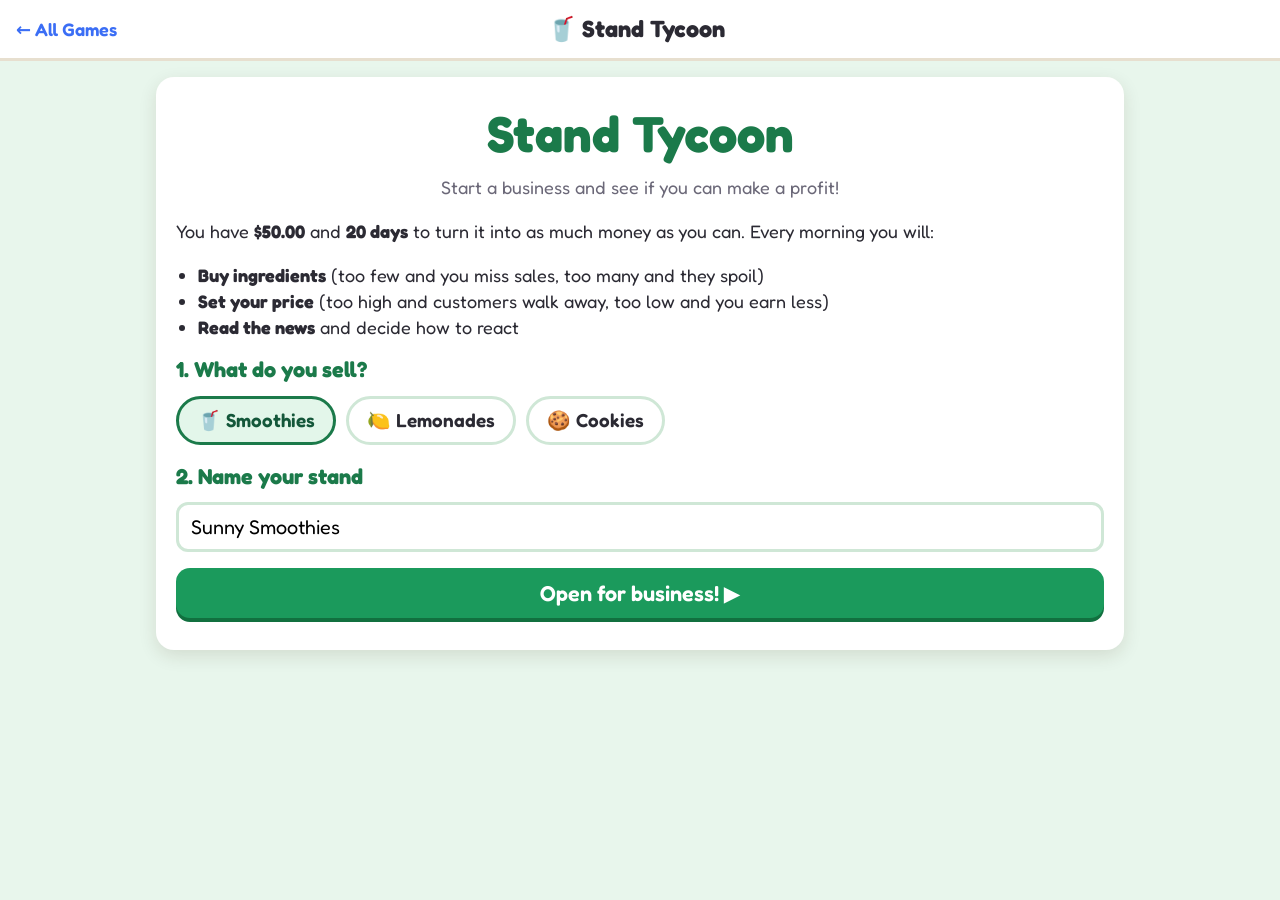
==== games/economics/index.html @ be3e2dc5 "Add Stand Tycoon economics game A 20-day small-business simulation. Kids buy ingredients, set prices" ====
<!doctype html>
<html lang="en">
<head>
  <meta charset="utf-8">
  <meta name="viewport" content="width=device-width, initial-scale=1">
  <title>Stand Tycoon</title>
  <link rel="preconnect" href="https://fonts.googleapis.com">
  <link href="https://fonts.googleapis.com/css2?family=Fredoka:wght@400;600;700&display=swap" rel="stylesheet">
  <link rel="stylesheet" href="../../css/style.css">
  <link rel="stylesheet" href="economics.css">
</head>
<body>
  <header class="topbar">
    <a class="home-link" href="../../index.html">← All Games</a>
    <h1>🥤 Stand Tycoon</h1>
    <span class="spacer"></span>
  </header>

  <main class="wrap" id="app">
    <noscript>This game needs JavaScript turned on.</noscript>
  </main>

  <div class="modal-backdrop hidden" id="modal">
    <div class="modal card" role="dialog" aria-modal="true" aria-labelledby="modalTitle">
      <div class="modal-icon" id="modalIcon"></div>
      <h2 id="modalTitle"></h2>
      <div id="modalBody"></div>
      <div class="modal-actions" id="modalActions"></div>
    </div>
  </div>

  <script src="economics-data.js"></script>
  <script src="economics.js"></script>
</body>
</html>
---- css/style.css ----
/* Shared styles for the Learning Games Arcade */
:root {
  --bg: #fdf6e9;
  --surface: #ffffff;
  --text: #2b2a33;
  --muted: #6b6878;
  --primary: #3b6ef5;
  --primary-dark: #2a52c4;
  --good: #22a55b;
  --bad: #e2463b;
  --warn: #f2a516;
  --border: #e7dfcf;
  --shadow: 0 6px 18px rgba(60, 40, 10, 0.12);
  --radius: 18px;
  --font: "Fredoka", "Trebuchet MS", system-ui, sans-serif;
}

* { box-sizing: border-box; }

html, body {
  margin: 0;
  padding: 0;
  background: var(--bg);
  color: var(--text);
  font-family: var(--font);
  font-size: 18px;
  line-height: 1.45;
}

a { color: var(--primary); }

.wrap {
  max-width: 1000px;
  margin: 0 auto;
  padding: 16px;
}

/* ---------- Top bar ---------- */
.topbar {
  display: flex;
  align-items: center;
  justify-content: space-between;
  gap: 12px;
  padding: 12px 16px;
  background: var(--surface);
  border-bottom: 3px solid var(--border);
}
.topbar .home-link {
  text-decoration: none;
  font-weight: 600;
  color: var(--primary);
  font-size: 1rem;
  white-space: nowrap;
}
.topbar h1 {
  margin: 0;
  font-size: 1.3rem;
  text-align: center;
  flex: 1;
}
.topbar .spacer { width: 110px; }

/* ---------- Buttons ---------- */
.btn {
  display: inline-flex;
  align-items: center;
  justify-content: center;
  gap: 8px;
  font-family: inherit;
  font-size: 1.05rem;
  font-weight: 600;
  padding: 12px 22px;
  border: none;
  border-radius: 14px;
  background: var(--primary);
  color: #fff;
  cursor: pointer;
  box-shadow: 0 4px 0 var(--primary-dark);
  transition: transform 0.08s, box-shadow 0.08s, filter 0.15s;
  text-decoration: none;
  min-height: 48px;
}
.btn:hover { filter: brightness(1.07); }
.btn:active { transform: translateY(3px); box-shadow: 0 1px 0 var(--primary-dark); }
.btn:disabled { opacity: 0.45; cursor: not-allowed; }
.btn.secondary { background: #ece6d8; color: var(--text); box-shadow: 0 4px 0 #cfc5ae; }
.btn.good { background: var(--good); box-shadow: 0 4px 0 #17803f; }
.btn.warn { background: var(--warn); box-shadow: 0 4px 0 #c27f05; color: #2b2a33; }
.btn.small { padding: 8px 14px; font-size: 0.95rem; min-height: 40px; }
.btn.block { width: 100%; }

.card {
  background: var(--surface);
  border-radius: var(--radius);
  box-shadow: var(--shadow);
  padding: 20px;
}

.hidden { display: none !important; }

.muted { color: var(--muted); }

.center { text-align: center; }

/* ---------- Home page ---------- */
.hero {
  text-align: center;
  padding: 28px 16px 8px;
}
.hero h1 {
  font-size: clamp(2rem, 6vw, 3.2rem);
  margin: 0 0 6px;
  color: #2a2a8a;
}
.hero p { margin: 0 auto; max-width: 620px; color: var(--muted); }

.game-grid {
  display: grid;
  grid-template-columns: repeat(auto-fill, minmax(280px, 1fr));
  gap: 22px;
  margin-top: 28px;
}
.game-card {
  display: flex;
  flex-direction: column;
  background: var(--surface);
  border-radius: var(--radius);
  box-shadow: var(--shadow);
  overflow: hidden;
  text-decoration: none;
  color: inherit;
  transition: transform 0.15s, box-shadow 0.15s;
}
.game-card:hover { transform: translateY(-5px) rotate(-0.5deg); box-shadow: 0 12px 26px rgba(60, 40, 10, 0.18); }
.game-card .art {
  height: 150px;
  display: flex;
  align-items: center;
  justify-content: center;
  font-size: 4.5rem;
}
.game-card .art svg { height: 110px; width: auto; }
.game-card .body { padding: 16px 20px 20px; flex: 1; display: flex; flex-direction: column; }
.game-card h2 { margin: 0 0 6px; font-size: 1.4rem; }
.game-card p { margin: 0 0 14px; color: var(--muted); flex: 1; }
.tags { display: flex; flex-wrap: wrap; gap: 6px; margin-bottom: 14px; }
.tag {
  font-size: 0.8rem;
  font-weight: 600;
  padding: 3px 10px;
  border-radius: 999px;
  background: #eef2ff;
  color: #3346a8;
}
.tag.green { background: #e6f7ec; color: #17803f; }
.tag.orange { background: #fff1db; color: #a35f00; }
.game-card.coming-soon { opacity: 0.6; pointer-events: none; }

.footer { text-align: center; color: var(--muted); font-size: 0.9rem; padding: 32px 16px; }

@media (max-width: 520px) {
  html, body { font-size: 16px; }
  .topbar .spacer { display: none; }
  .topbar h1 { font-size: 1.1rem; }
}
---- games/economics/economics.css ----
/* Stand Tycoon styles */
html, body { background: #e8f6ec; }
.accent { color: #1b7a4a; }

h2.title { font-size: clamp(2rem, 7vw, 2.8rem); margin: 0; color: #1b7a4a; }
.section-title { margin: 0 0 10px; font-size: 1.2rem; color: #1b7a4a; }
.choice-row { display: flex; flex-wrap: wrap; gap: 10px; margin-bottom: 16px; }
.pill {
  font-family: inherit; font-size: 1.05rem; font-weight: 600;
  padding: 10px 18px; border-radius: 999px; border: 3px solid #cfe7d6;
  background: #fff; cursor: pointer; color: var(--text);
}
.pill.on { border-color: #1b7a4a; background: #e3f6ea; color: #14573a; }
input[type="text"] {
  width: 100%; font-family: inherit; font-size: 1.1rem; padding: 10px 12px;
  border: 3px solid #cfe7d6; border-radius: 12px; background: #fff; margin-bottom: 16px;
}
input[type="text"]:focus { outline: none; border-color: #1b7a4a; }
.btn.green { background: #1b9a5c; box-shadow: 0 4px 0 #11703f; }

/* ---------- scene ---------- */
.scene {
  position: relative; height: 200px; border-radius: var(--radius); overflow: hidden;
  background: linear-gradient(#8fd3ff, #d9f1ff);
  box-shadow: var(--shadow); margin-bottom: 14px;
}
.scene.weather-hot { background: linear-gradient(#ffcf6b, #ffe9b3); }
.scene.weather-cloudy { background: linear-gradient(#b8c4d3, #e1e7ee); }
.scene.weather-rainy { background: linear-gradient(#7b8aa0, #aab6c6); }
.scene.weather-cold { background: linear-gradient(#a9d6f5, #e9f6ff); }
.scene .ground { position: absolute; left: 0; right: 0; bottom: 0; height: 46px; background: #8bc34a; border-top: 5px solid #6fa534; }
.scene .road { position: absolute; left: 0; right: 0; bottom: 0; height: 24px; background: #b9a07a; }
.scene .wx { position: absolute; top: 10px; right: 16px; font-size: 2.6rem; }
.scene .daytag { position: absolute; top: 12px; left: 16px; background: rgba(255,255,255,0.85); padding: 4px 12px; border-radius: 999px; font-weight: 700; }
.scene .rain { position: absolute; inset: 0; background: repeating-linear-gradient(105deg, rgba(255,255,255,0) 0 12px, rgba(255,255,255,0.35) 12px 14px); animation: rain 0.6s linear infinite; }
@keyframes rain { from { background-position: 0 0; } to { background-position: -30px 60px; } }
.stand { position: absolute; left: 50%; bottom: 30px; transform: translateX(-50%); text-align: center; }
.stand .awning { width: 150px; height: 20px; border-radius: 10px 10px 0 0; background: repeating-linear-gradient(90deg, #e2463b 0 18px, #fff 18px 36px); margin: 0 auto; }
.stand .counter { width: 130px; height: 58px; background: #a8703a; border-radius: 0 0 8px 8px; margin: 0 auto; position: relative; color: #fff; font-weight: 700; font-size: 0.78rem; padding-top: 4px; line-height: 1.1; }
.stand .item { position: absolute; top: -34px; left: 50%; transform: translateX(-50%); font-size: 2.2rem; }
.lane { position: absolute; left: 0; right: 0; bottom: 22px; height: 70px; pointer-events: none; }
.cust { position: absolute; bottom: 0; left: -50px; font-size: 2.3rem; animation: walk var(--dur, 0.7s) ease-out forwards; }
@keyframes walk { to { left: calc(50% - 125px); } }
.cust .bubble {
  position: absolute; bottom: 100%; left: 50%; transform: translateX(-50%) scale(0.5);
  white-space: nowrap; font-size: 0.8rem; font-weight: 700; padding: 3px 9px; border-radius: 999px;
  opacity: 0; transition: all 0.2s;
}
.cust.show .bubble { opacity: 1; transform: translateX(-50%) scale(1); }
.bubble.yes { background: #22a55b; color: #fff; }
.bubble.no { background: #e2463b; color: #fff; }
.bubble.meh { background: #f2a516; color: #2b2a33; }
.cust.gone { opacity: 0; transition: opacity 0.4s; }

/* ---------- planning ---------- */
.stat-row { display: grid; grid-template-columns: repeat(auto-fit, minmax(130px, 1fr)); gap: 10px; margin-bottom: 14px; }
.stat-row div { background: #fff; border-radius: 14px; padding: 8px 12px; box-shadow: var(--shadow); }
.stat-row small { color: var(--muted); display: block; font-size: 0.8rem; }
.stat-row b { font-size: 1.3rem; }
.news { background: #fff8d6; border-left: 6px solid #f2c230; border-radius: 12px; padding: 10px 14px; margin-bottom: 14px; }
.news.rival { background: #fdecea; border-color: #e2463b; }
.panels { display: grid; grid-template-columns: repeat(auto-fit, minmax(260px, 1fr)); gap: 14px; margin-bottom: 14px; }
.panels h3 { margin: 0 0 4px; color: #1b7a4a; font-size: 1.1rem; }
.panels .hint { color: var(--muted); font-size: 0.9rem; margin: 0 0 10px; }
.stepper { display: flex; align-items: center; justify-content: center; gap: 6px; margin: 8px 0; }
.stepper button {
  min-width: 44px; height: 44px; font-family: inherit; font-size: 1rem; font-weight: 700;
  border-radius: 10px; border: none; cursor: pointer; background: #e3f1e7; color: var(--text);
  box-shadow: 0 3px 0 #bcd8c5; touch-action: manipulation;
}
.stepper button:active { transform: translateY(2px); box-shadow: 0 1px 0 #bcd8c5; }
.stepper button:disabled { opacity: 0.4; }
.stepper .val { min-width: 90px; text-align: center; font-size: 1.7rem; font-weight: 700; }
.mini { text-align: center; font-size: 0.92rem; color: var(--muted); }
.mini b { color: var(--text); }
.ad-opt {
  display: flex; justify-content: space-between; gap: 8px; width: 100%; text-align: left;
  font-family: inherit; font-size: 1rem; padding: 10px 12px; margin-bottom: 8px;
  border: 3px solid #cfe7d6; border-radius: 12px; background: #fff; cursor: pointer; color: var(--text);
}
.ad-opt.on { border-color: #1b7a4a; background: #e3f6ea; }
.ad-opt small { display: block; color: var(--muted); font-weight: 400; }
.summary { display: flex; justify-content: space-between; flex-wrap: wrap; gap: 6px 18px; font-weight: 600; margin-bottom: 12px; }
.summary .bad { color: var(--bad); }
.action-row { display: flex; flex-wrap: wrap; gap: 10px; }
.action-row .open { flex: 1 1 240px; font-size: 1.25rem; min-height: 58px; }

/* ---------- running the day ---------- */
.tally { display: flex; justify-content: space-around; flex-wrap: wrap; gap: 8px; font-size: 1.15rem; font-weight: 700; text-align: center; }
.tally small { display: block; font-weight: 400; color: var(--muted); font-size: 0.8rem; }

/* ---------- report ---------- */
.big-profit { font-size: clamp(2.4rem, 9vw, 3.6rem); font-weight: 700; margin: 0; }
.big-profit.pos { color: var(--good); }
.big-profit.neg { color: var(--bad); }
.ledger { width: 100%; border-collapse: collapse; margin: 12px 0; }
.ledger td { padding: 6px 4px; border-bottom: 1px dashed #d8e8dc; }
.ledger td:last-child { text-align: right; font-weight: 700; }
.ledger tr.total td { border-top: 3px solid #1b7a4a; border-bottom: none; font-size: 1.15rem; }
.tags { display: flex; flex-wrap: wrap; gap: 6px; margin-bottom: 10px; }
.tag { font-size: 0.85rem; font-weight: 600; padding: 4px 10px; border-radius: 999px; background: #eef2ff; color: #3346a8; }
.tag.red { background: #fdecea; color: #a4271e; }
.coach { background: #e3f6ea; border-left: 6px solid #1b9a5c; border-radius: 12px; padding: 10px 14px; margin: 12px 0; }
.coach b { display: block; color: #14573a; }
.chart-box { background: #f7fbf8; border-radius: 14px; padding: 10px; margin: 12px 0; }
.chart-box h4 { margin: 0 0 2px; color: #14573a; }
.chart-box p { margin: 0 0 6px; font-size: 0.88rem; color: var(--muted); }
.chart-box svg { width: 100%; height: auto; display: block; }

/* ---------- final ---------- */
.end-stats { display: grid; grid-template-columns: repeat(auto-fit, minmax(120px, 1fr)); gap: 10px; margin: 14px 0; }
.end-stats div { background: #f2faf5; border-radius: 12px; padding: 10px; text-align: center; }
.end-stats b { display: block; font-size: 1.4rem; color: #14573a; }
.badges { display: flex; flex-wrap: wrap; gap: 8px; justify-content: center; margin: 10px 0 16px; }
.badge { background: #fff8d6; border: 2px solid #f2c230; border-radius: 12px; padding: 6px 12px; font-weight: 600; font-size: 0.92rem; }
.badge.locked { background: #f0f0f0; border-color: #ddd; color: #999; }

/* ---------- modal (shared look) ---------- */
.modal-backdrop { position: fixed; inset: 0; background: rgba(10, 40, 25, 0.55); display: flex; align-items: center; justify-content: center; padding: 16px; z-index: 50; }
.modal { max-width: 560px; width: 100%; max-height: 92vh; overflow-y: auto; animation: pop 0.2s ease-out; }
@keyframes pop { from { transform: scale(0.92); opacity: 0; } to { transform: scale(1); opacity: 1; } }
.modal-icon { font-size: 3rem; text-align: center; line-height: 1; }
.modal h2 { text-align: center; margin: 6px 0 10px; color: #1b7a4a; }
.modal-actions { display: flex; flex-direction: column; gap: 10px; margin-top: 16px; }
.modal-actions .btn { width: 100%; flex-direction: column; align-items: flex-start; gap: 2px; text-align: left; }
.modal-actions .btn small { display: block; font-weight: 400; opacity: 0.9; }
.fact { background: #e3f6ea; border-left: 6px solid #1b9a5c; border-radius: 10px; padding: 10px 14px; margin-top: 12px; font-size: 0.97rem; }
.fact b { display: block; color: #14573a; }
.result-text { font-weight: 600; font-size: 1.05rem; }
.dict { list-style: none; padding: 0; margin: 0; }
.dict li { background: #f2faf5; border-radius: 10px; padding: 10px 12px; margin-bottom: 8px; }
.dict li b { color: #14573a; }
.shop-item { display: grid; grid-template-columns: 44px 1fr; gap: 10px; align-items: center; padding: 10px 0; border-bottom: 2px dashed #d8e8dc; }
.shop-item .em { font-size: 2rem; text-align: center; }
.shop-item small { color: var(--muted); display: block; }

.quiz-option { justify-content: flex-start !important; }
.quiz-option.correct { background: var(--good) !important; box-shadow: 0 4px 0 #17803f !important; color: #fff !important; }
.quiz-option.incorrect { background: var(--bad) !important; box-shadow: 0 4px 0 #a4271e !important; color: #fff !important; }

@media (max-width: 520px) {
  .scene { height: 180px; }
  .stand .awning { width: 120px; }
  .stand .counter { width: 104px; font-size: 0.7rem; }
  @keyframes walk { to { left: calc(50% - 100px); } }
}
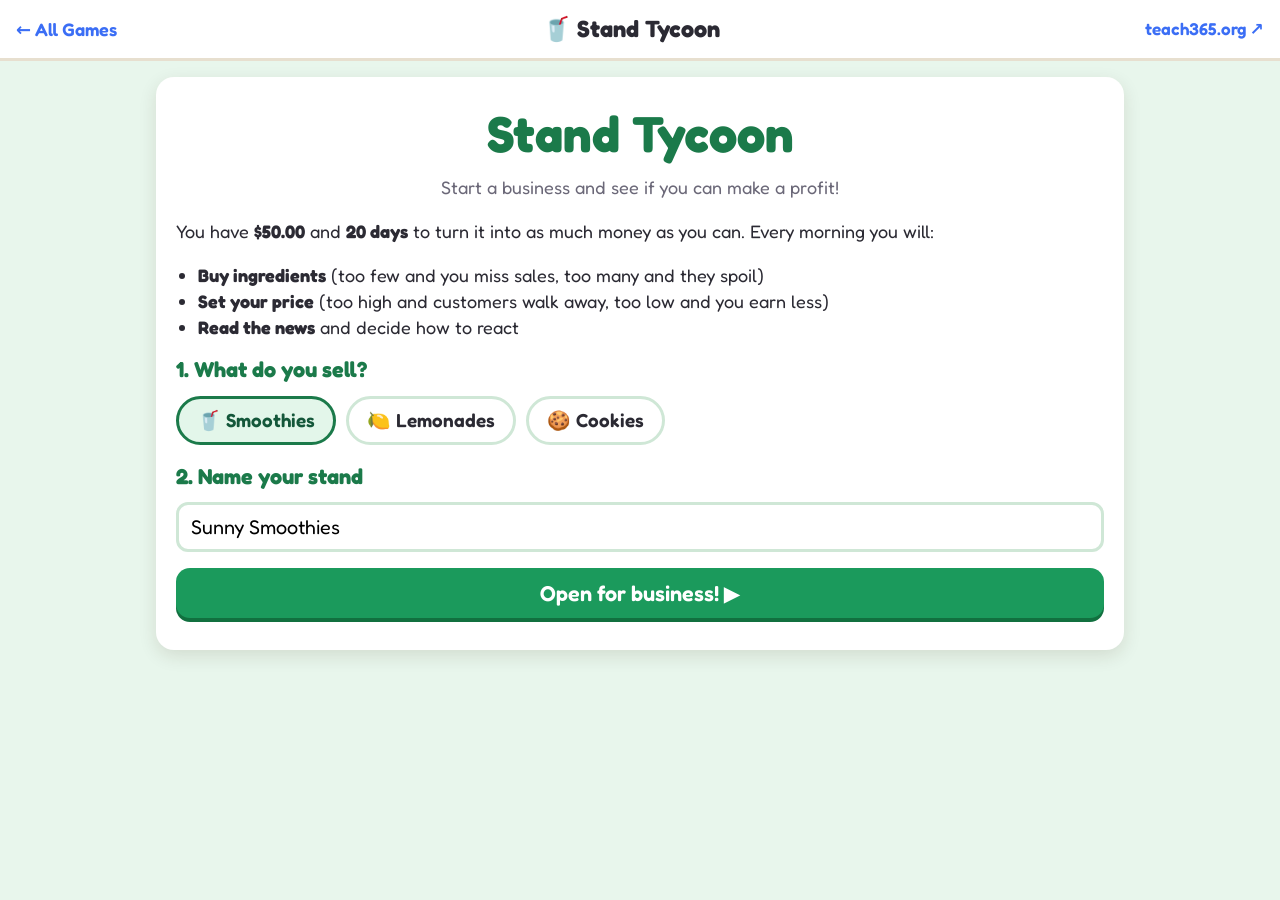
==== commit 096e8ad5: "Add teach365.org shortcut link to every page header Co-Authored-By: Claude Sonnet 5.5 <noreply@anthr" ====
--- a/games/economics/index.html
+++ b/games/economics/index.html
@@ -13,7 +13,7 @@
   <header class="topbar">
     <a class="home-link" href="../../index.html">← All Games</a>
     <h1>🥤 Stand Tycoon</h1>
-    <span class="spacer"></span>
+    <a class="ext-link" href="https://teach365.org">teach365.org ↗</a>
   </header>
 
   <main class="wrap" id="app">
--- a/css/style.css
+++ b/css/style.css
@@ -59,6 +59,7 @@
   flex: 1;
 }
 .topbar .spacer { width: 110px; }
+.topbar .ext-link { min-width: 110px; text-align: right; text-decoration: none; font-weight: 600; font-size: 0.95rem; color: var(--primary); white-space: nowrap; }
 
 /* ---------- Buttons ---------- */
 .btn {
@@ -161,5 +162,7 @@
 @media (max-width: 520px) {
   html, body { font-size: 16px; }
   .topbar .spacer { display: none; }
+  .topbar .ext-link { min-width: 0; font-size: 0.85rem; }
+  .topbar { padding: 10px 12px; gap: 8px; }
   .topbar h1 { font-size: 1.1rem; }
 }
